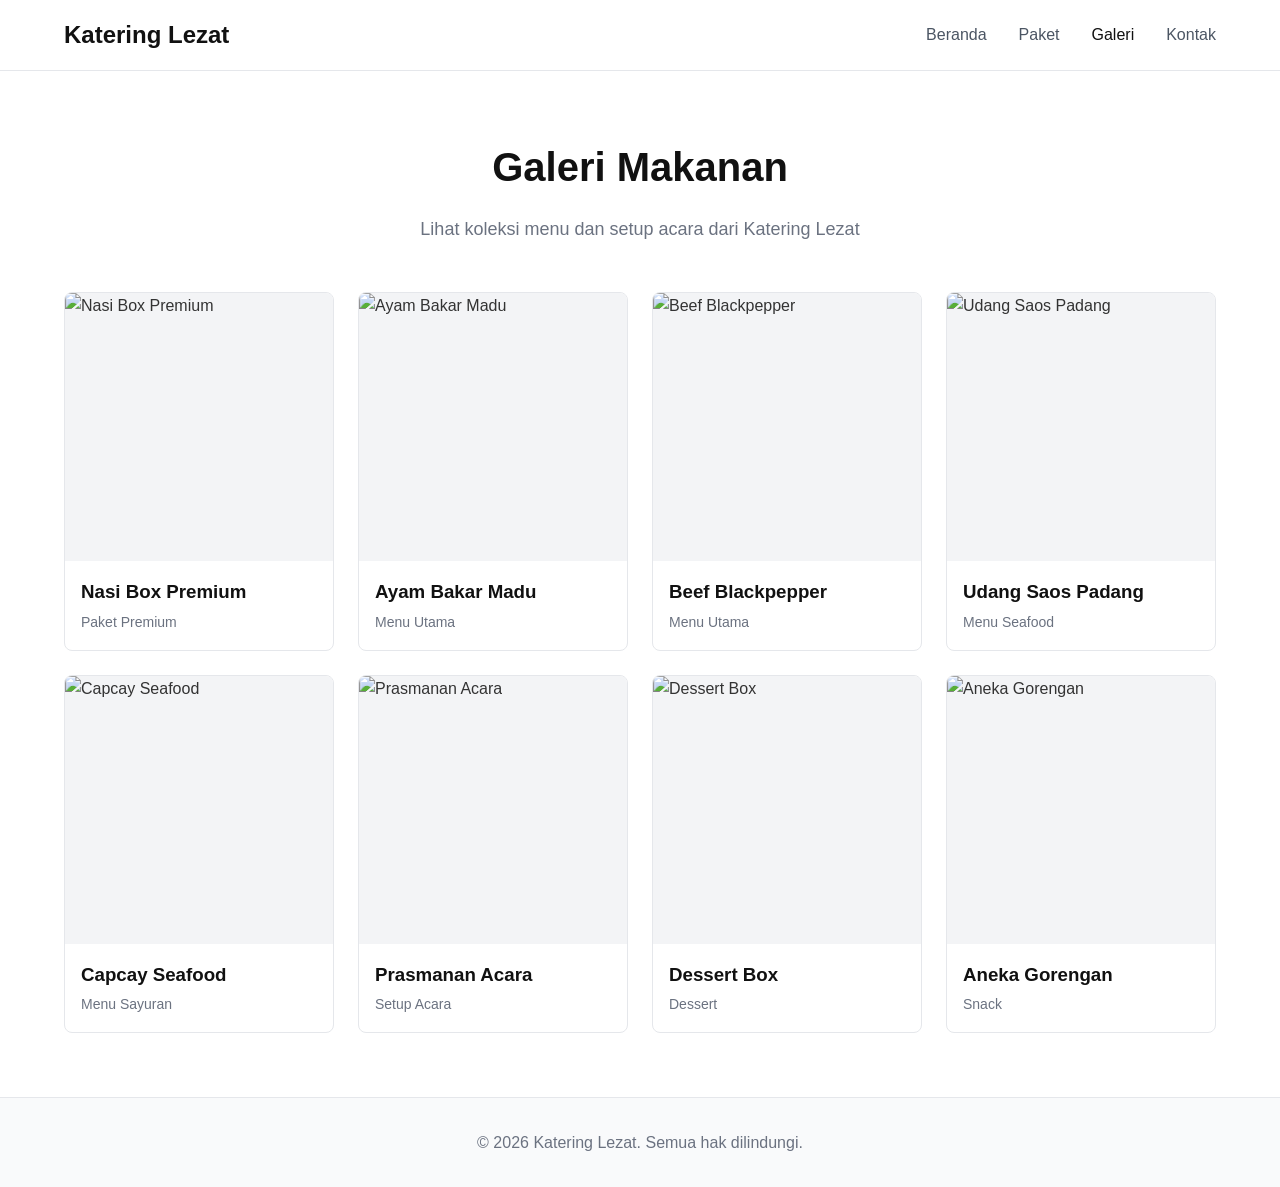
==== galeri.html @ 5b4e7f9e "first upload website katering" ====
<!DOCTYPE html>
<html lang="id">
<head>
    <meta charset="UTF-8">
    <meta name="viewport" content="width=device-width, initial-scale=1.0">
    <title>Katering Lezat - Galeri</title>
    <link rel="stylesheet" href="style.css">
</head>
<body>
    <nav class="navbar">
        <div class="container">
            <div class="nav-content">
                <a href="index.html" class="logo">Katering Lezat</a>
                <div class="nav-links">
                    <a href="index.html" class="nav-link">Beranda</a>
                    <a href="paket.html" class="nav-link">Paket</a>
                    <a href="galeri.html" class="nav-link active">Galeri</a>
                    <a href="kontak.html" class="nav-link">Kontak</a>
                </div>
            </div>
        </div>
    </nav>

    <main>
        <div class="container">
            <div class="page-header">
                <h1>Galeri Makanan</h1>
                <p>Lihat koleksi menu dan setup acara dari Katering Lezat</p>
            </div>

            <div class="gallery-grid">
                <div class="gallery-item">
                    <div class="gallery-image">
                        <img src="https://images.unsplash.com/photo-1546069901-ba9599a7e63c?w=400&h=400&fit=crop" alt="Nasi Box Premium">
                    </div>
                    <div class="gallery-info">
                        <h3>Nasi Box Premium</h3>
                        <p>Paket Premium</p>
                    </div>
                </div>

                <div class="gallery-item">
                    <div class="gallery-image">
                        <img src="https://images.unsplash.com/photo-1532550907401-a500c9a57435?w=400&h=400&fit=crop" alt="Ayam Bakar Madu">
                    </div>
                    <div class="gallery-info">
                        <h3>Ayam Bakar Madu</h3>
                        <p>Menu Utama</p>
                    </div>
                </div>

                <div class="gallery-item">
                    <div class="gallery-image">
                        <img src="https://images.unsplash.com/photo-1529042410759-befb1204b468?w=400&h=400&fit=crop" alt="Beef Blackpepper">
                    </div>
                    <div class="gallery-info">
                        <h3>Beef Blackpepper</h3>
                        <p>Menu Utama</p>
                    </div>
                </div>

                <div class="gallery-item">
                    <div class="gallery-image">
                        <img src="https://images.unsplash.com/photo-1565299624946-b28f40a0ae38?w=400&h=400&fit=crop" alt="Udang Saos Padang">
                    </div>
                    <div class="gallery-info">
                        <h3>Udang Saos Padang</h3>
                        <p>Menu Seafood</p>
                    </div>
                </div>

                <div class="gallery-item">
                    <div class="gallery-image">
                        <img src="https://images.unsplash.com/photo-1512621776951-a57141f2eefd?w=400&h=400&fit=crop" alt="Capcay Seafood">
                    </div>
                    <div class="gallery-info">
                        <h3>Capcay Seafood</h3>
                        <p>Menu Sayuran</p>
                    </div>
                </div>

                <div class="gallery-item">
                    <div class="gallery-image">
                        <img src="https://images.unsplash.com/photo-1555939594-58d7cb561ad1?w=400&h=400&fit=crop" alt="Prasmanan Acara">
                    </div>
                    <div class="gallery-info">
                        <h3>Prasmanan Acara</h3>
                        <p>Setup Acara</p>
                    </div>
                </div>

                <div class="gallery-item">
                    <div class="gallery-image">
                        <img src="https://images.unsplash.com/photo-1563805042-7684c019e1cb?w=400&h=400&fit=crop" alt="Dessert Box">
                    </div>
                    <div class="gallery-info">
                        <h3>Dessert Box</h3>
                        <p>Dessert</p>
                    </div>
                </div>

                <div class="gallery-item">
                    <div class="gallery-image">
                        <img src="https://images.unsplash.com/photo-1601050690597-df0568f70950?w=400&h=400&fit=crop" alt="Aneka Gorengan">
                    </div>
                    <div class="gallery-info">
                        <h3>Aneka Gorengan</h3>
                        <p>Snack</p>
                    </div>
                </div>
            </div>
        </div>
    </main>

    <footer class="footer">
        <div class="container">
            <p>&copy; 2026 Katering Lezat. Semua hak dilindungi.</p>
        </div>
    </footer>
</body>
</html>
---- style.css ----
* {
    margin: 0;
    padding: 0;
    box-sizing: border-box;
}

body {
    font-family: -apple-system, BlinkMacSystemFont, 'Segoe UI', Roboto, 'Helvetica Neue', Arial, sans-serif;
    line-height: 1.6;
    color: #333;
    min-height: 100vh;
    display: flex;
    flex-direction: column;
}

.container {
    max-width: 1200px;
    margin: 0 auto;
    padding: 0 24px;
}

.container-small {
    max-width: 1000px;
    margin: 0 auto;
    padding: 0 24px;
}

/* Navbar */
.navbar {
    background: #fff;
    border-bottom: 1px solid #e5e7eb;
    position: sticky;
    top: 0;
    z-index: 100;
}

.nav-content {
    display: flex;
    align-items: center;
    justify-content: space-between;
    padding: 16px 0;
}

.logo {
    font-size: 24px;
    font-weight: 600;
    color: #111;
    text-decoration: none;
}

.nav-links {
    display: flex;
    gap: 32px;
}

.nav-link {
    color: #4b5563;
    text-decoration: none;
    transition: color 0.2s;
}

.nav-link:hover,
.nav-link.active {
    color: #111;
}

/* Main */
main {
    flex: 1;
    padding: 64px 0;
}

/* Hero Section */
.hero {
    text-align: center;
    margin-bottom: 64px;
}

.hero h1 {
    font-size: 48px;
    font-weight: 700;
    color: #111;
    margin-bottom: 16px;
}

.hero-subtitle {
    font-size: 20px;
    color: #6b7280;
    max-width: 800px;
    margin: 0 auto;
}

/* Features */
.features {
    display: grid;
    grid-template-columns: repeat(auto-fit, minmax(300px, 1fr));
    gap: 32px;
    margin-bottom: 64px;
}

.feature-card {
    text-align: center;
    padding: 32px;
    background: #fff;
    border: 1px solid #e5e7eb;
    border-radius: 8px;
}

.feature-icon {
    font-size: 48px;
    margin-bottom: 16px;
}

.feature-card h3 {
    font-size: 20px;
    font-weight: 600;
    margin-bottom: 8px;
}

.feature-card p {
    color: #6b7280;
}

/* About Section */
.about-section {
    background: #f9fafb;
    border-radius: 8px;
    padding: 48px;
    text-align: center;
}

.about-section h2 {
    font-size: 32px;
    font-weight: 700;
    margin-bottom: 16px;
}

.about-section p {
    color: #374151;
    max-width: 900px;
    margin: 0 auto;
}

/* Page Header */
.page-header {
    text-align: center;
    margin-bottom: 48px;
}

.page-header h1 {
    font-size: 40px;
    font-weight: 700;
    color: #111;
    margin-bottom: 16px;
}

.page-header p {
    color: #6b7280;
    font-size: 18px;
}

/* Paket Grid */
.paket-grid {
    display: grid;
    grid-template-columns: repeat(auto-fit, minmax(250px, 1fr));
    gap: 24px;
    margin-bottom: 48px;
}

.paket-card {
    background: #fff;
    border: 1px solid #e5e7eb;
    border-radius: 8px;
    padding: 24px;
    transition: box-shadow 0.3s;
}

.paket-card:hover {
    box-shadow: 0 10px 25px rgba(0, 0, 0, 0.1);
}

.paket-card h3 {
    font-size: 20px;
    font-weight: 700;
    margin-bottom: 8px;
}

.price {
    font-size: 32px;
    font-weight: 700;
    color: #111;
    margin-bottom: 24px;
}

.price span {
    font-size: 14px;
    font-weight: 400;
    color: #6b7280;
}

.menu-list {
    border-top: 1px solid #e5e7eb;
    padding-top: 16px;
}

.menu-title {
    font-size: 14px;
    font-weight: 600;
    color: #374151;
    margin-bottom: 12px;
}

.menu-list ul {
    list-style: none;
}

.menu-list li {
    font-size: 14px;
    color: #6b7280;
    margin-bottom: 8px;
    display: flex;
    align-items: flex-start;
}

.menu-list li::before {
    content: "✓";
    color: #10b981;
    margin-right: 8px;
    flex-shrink: 0;
}

/* Gallery Grid */
.gallery-grid {
    display: grid;
    grid-template-columns: repeat(auto-fit, minmax(250px, 1fr));
    gap: 24px;
}

.gallery-item {
    background: #fff;
    border: 1px solid #e5e7eb;
    border-radius: 8px;
    overflow: hidden;
    transition: box-shadow 0.3s;
}

.gallery-item:hover {
    box-shadow: 0 10px 25px rgba(0, 0, 0, 0.1);
}

.gallery-image {
    aspect-ratio: 1;
    background: #f3f4f6;
    overflow: hidden;
}

.gallery-image img {
    width: 100%;
    height: 100%;
    object-fit: cover;
}

.gallery-info {
    padding: 16px;
}

.gallery-info h3 {
    font-weight: 600;
    color: #111;
    margin-bottom: 4px;
}

.gallery-info p {
    font-size: 14px;
    color: #6b7280;
}

/* Contact Grid */
.contact-grid {
    display: grid;
    grid-template-columns: repeat(auto-fit, minmax(350px, 1fr));
    gap: 32px;
    margin-bottom: 48px;
}

.contact-info,
.contact-form-wrapper {
    background: #fff;
    border: 1px solid #e5e7eb;
    border-radius: 8px;
    padding: 32px;
}

.contact-info h3,
.contact-form-wrapper h3 {
    font-size: 20px;
    font-weight: 700;
    margin-bottom: 24px;
}

.contact-item {
    display: flex;
    align-items: flex-start;
    margin-bottom: 16px;
}

.contact-icon {
    font-size: 24px;
    margin-right: 16px;
}

.contact-label {
    font-weight: 600;
    color: #111;
}

.contact-value {
    color: #6b7280;
}

/* Form */
.contact-form {
    display: flex;
    flex-direction: column;
    gap: 16px;
}

.form-group {
    display: flex;
    flex-direction: column;
}

.form-group label {
    font-size: 14px;
    font-weight: 500;
    color: #374151;
    margin-bottom: 8px;
}

.form-group input,
.form-group textarea {
    width: 100%;
    padding: 10px 16px;
    border: 1px solid #d1d5db;
    border-radius: 8px;
    font-size: 14px;
    font-family: inherit;
}

.form-group input:focus,
.form-group textarea:focus {
    outline: none;
    border-color: #111;
    box-shadow: 0 0 0 3px rgba(0, 0, 0, 0.1);
}

.form-group textarea {
    resize: vertical;
}

.btn-submit {
    width: 100%;
    background: #111;
    color: #fff;
    padding: 12px 24px;
    border: none;
    border-radius: 8px;
    font-size: 16px;
    font-weight: 500;
    cursor: pointer;
    transition: background 0.2s;
}

.btn-submit:hover {
    background: #1f2937;
}

/* Info Box */
.info-box {
    background: #f9fafb;
    border-radius: 8px;
    padding: 32px;
    text-align: center;
}

.info-box p {
    color: #374151;
}

/* Footer */
.footer {
    background: #f9fafb;
    border-top: 1px solid #e5e7eb;
    padding: 32px 0;
    margin-top: auto;
}

.footer p {
    text-align: center;
    color: #6b7280;
}

/* Responsive */
@media (max-width: 768px) {
    .nav-links {
        gap: 16px;
    }

    .hero h1 {
        font-size: 36px;
    }

    .hero-subtitle {
        font-size: 18px;
    }

    .features {
        grid-template-columns: 1fr;
    }

    .paket-grid {
        grid-template-columns: 1fr;
    }

    .gallery-grid {
        grid-template-columns: repeat(2, 1fr);
    }

    .contact-grid {
        grid-template-columns: 1fr;
    }
}

@media (max-width: 480px) {
    .nav-content {
        flex-direction: column;
        gap: 16px;
    }

    .gallery-grid {
        grid-template-columns: 1fr;
    }
}
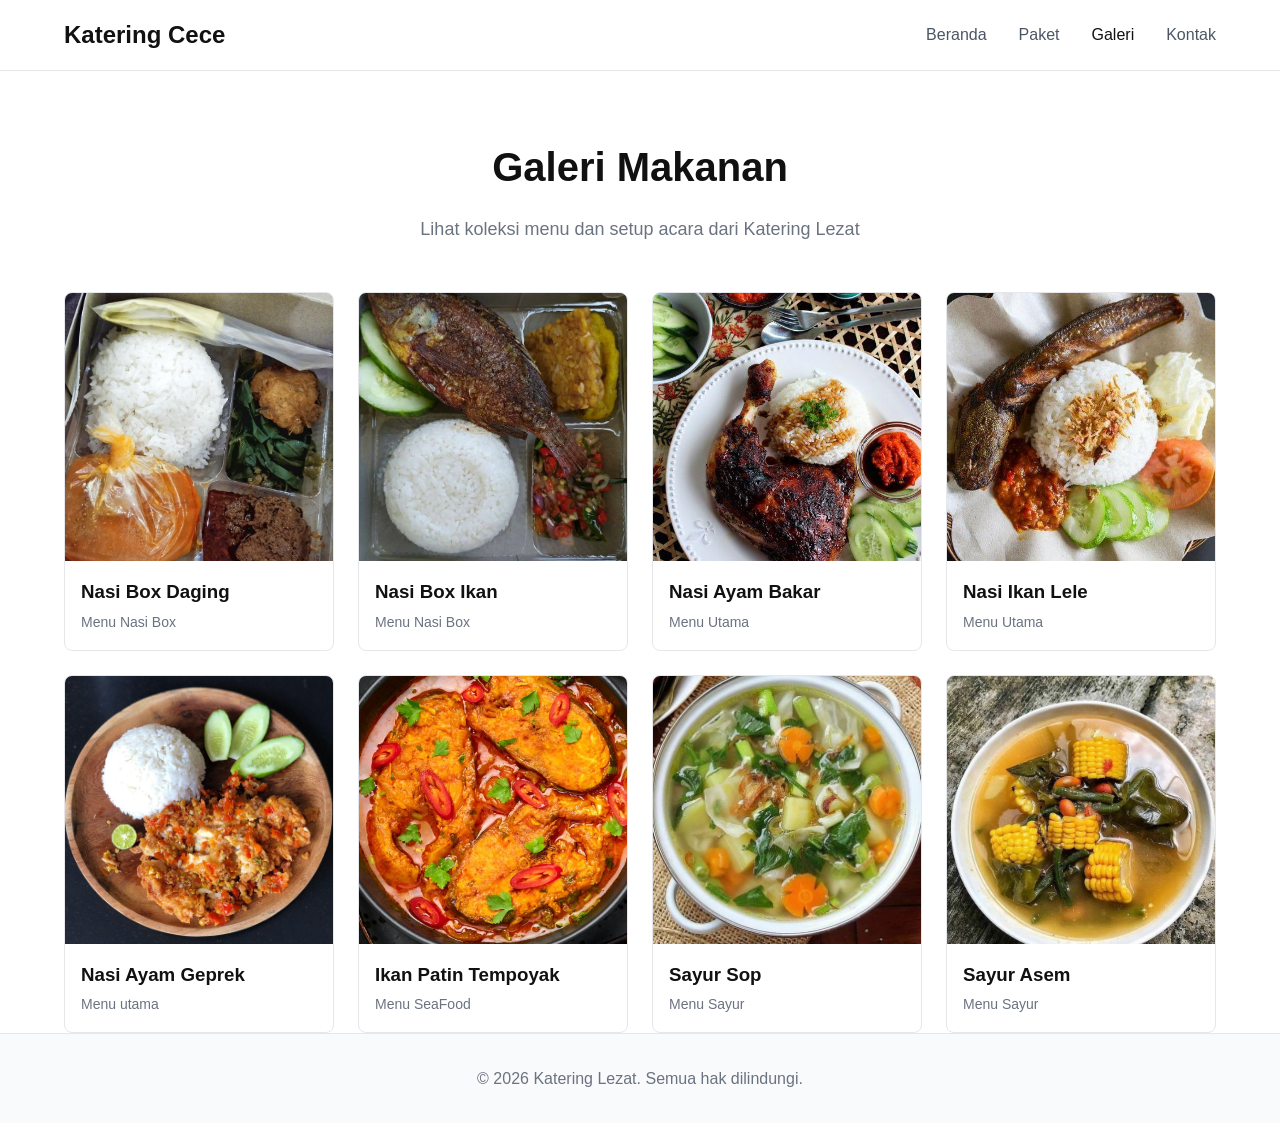
==== commit 1f8f6c07: "waw" ====
--- a/galeri.html
+++ b/galeri.html
@@ -10,7 +10,7 @@
     <nav class="navbar">
         <div class="container">
             <div class="nav-content">
-                <a href="index.html" class="logo">Katering Lezat</a>
+                <a href="index.html" class="logo">Katering Cece</a>
                 <div class="nav-links">
                     <a href="index.html" class="nav-link">Beranda</a>
                     <a href="paket.html" class="nav-link">Paket</a>
@@ -31,83 +31,85 @@
             <div class="gallery-grid">
                 <div class="gallery-item">
                     <div class="gallery-image">
-                        <img src="https://images.unsplash.com/photo-1546069901-ba9599a7e63c?w=400&h=400&fit=crop" alt="Nasi Box Premium">
+                        <img src="img/nasibox.jpeg">
                     </div>
                     <div class="gallery-info">
-                        <h3>Nasi Box Premium</h3>
-                        <p>Paket Premium</p>
+                        <h3>Nasi Box Daging</h3>
+                        <p>Menu Nasi Box</p>
+                    </div>
+                </div>
+
+                 <div class="gallery-item">
+                    <div class="gallery-image">
+                        <img src="img/ikangoreng.jpeg">
+                    </div>
+                    <div class="gallery-info">
+                        <h3>Nasi Box Ikan</h3>
+                        <p>Menu Nasi Box</p>
                     </div>
                 </div>
 
                 <div class="gallery-item">
                     <div class="gallery-image">
-                        <img src="https://images.unsplash.com/photo-1532550907401-a500c9a57435?w=400&h=400&fit=crop" alt="Ayam Bakar Madu">
+                        <img src="img/ayambakar.jpeg">
                     </div>
                     <div class="gallery-info">
-                        <h3>Ayam Bakar Madu</h3>
+                        <h3>Nasi Ayam Bakar</h3>
                         <p>Menu Utama</p>
                     </div>
                 </div>
 
                 <div class="gallery-item">
                     <div class="gallery-image">
-                        <img src="https://images.unsplash.com/photo-1529042410759-befb1204b468?w=400&h=400&fit=crop" alt="Beef Blackpepper">
+                        <img src="img/lele.jpeg">
                     </div>
                     <div class="gallery-info">
-                        <h3>Beef Blackpepper</h3>
+                        <h3>Nasi Ikan Lele</h3>
                         <p>Menu Utama</p>
                     </div>
                 </div>
 
                 <div class="gallery-item">
                     <div class="gallery-image">
-                        <img src="https://images.unsplash.com/photo-1565299624946-b28f40a0ae38?w=400&h=400&fit=crop" alt="Udang Saos Padang">
+                        <img src="img/ayamgeprek.jpeg">
                     </div>
                     <div class="gallery-info">
-                        <h3>Udang Saos Padang</h3>
-                        <p>Menu Seafood</p>
+                        <h3>Nasi Ayam Geprek</h3>
+                        <p>Menu utama</p>
                     </div>
                 </div>
 
                 <div class="gallery-item">
                     <div class="gallery-image">
-                        <img src="https://images.unsplash.com/photo-1512621776951-a57141f2eefd?w=400&h=400&fit=crop" alt="Capcay Seafood">
+                        <img src="img/pindangikan.jpeg">
                     </div>
                     <div class="gallery-info">
-                        <h3>Capcay Seafood</h3>
-                        <p>Menu Sayuran</p>
+                        <h3>Ikan Patin Tempoyak</h3>
+                        <p>Menu SeaFood</p>
                     </div>
                 </div>
 
                 <div class="gallery-item">
                     <div class="gallery-image">
-                        <img src="https://images.unsplash.com/photo-1555939594-58d7cb561ad1?w=400&h=400&fit=crop" alt="Prasmanan Acara">
+                        <img src="img/sop.jpeg">
                     </div>
                     <div class="gallery-info">
-                        <h3>Prasmanan Acara</h3>
-                        <p>Setup Acara</p>
+                        <h3>Sayur Sop</h3>
+                        <p>Menu Sayur</p>
                     </div>
                 </div>
 
                 <div class="gallery-item">
                     <div class="gallery-image">
-                        <img src="https://images.unsplash.com/photo-1563805042-7684c019e1cb?w=400&h=400&fit=crop" alt="Dessert Box">
+                        <img src="img/asem.jpeg">
                     </div>
                     <div class="gallery-info">
-                        <h3>Dessert Box</h3>
-                        <p>Dessert</p>
+                        <h3>Sayur Asem</h3>
+                        <p>Menu Sayur</p>
                     </div>
                 </div>
 
-                <div class="gallery-item">
-                    <div class="gallery-image">
-                        <img src="https://images.unsplash.com/photo-1601050690597-df0568f70950?w=400&h=400&fit=crop" alt="Aneka Gorengan">
-                    </div>
-                    <div class="gallery-info">
-                        <h3>Aneka Gorengan</h3>
-                        <p>Snack</p>
-                    </div>
-                </div>
+                
             </div>
         </div>
     </main>
--- a/style.css
+++ b/style.css
@@ -67,13 +67,54 @@
 /* Main */
 main {
     flex: 1;
+}
+
+/* Hero Section dengan Background Gambar */
+.hero-with-image {
+    position: relative;
+    height: 500px;
+    background:
+        linear-gradient(rgba(0, 0, 0, 0.4), rgba(0, 0, 0, 0.4)),
+        url('img/nusantara.jpg');
+
+    background-position: center;
+    background-size: cover;
+    background-repeat: no-repeat;
+
+    display: flex;
+    align-items: center;
+    justify-content: center;
+
+    margin-bottom: 64px;
+}
+
+.hero-overlay {
+    text-align: center;
+    color: #fff;
+    z-index: 1;
+}
+
+.hero-with-image h1 {
+    font-size: 56px;
+    font-weight: 700;
+    color: #fff;
+    margin-bottom: 16px;
+    text-shadow: 2px 2px 4px rgba(0, 0, 0, 0.5);
+}
+
+.hero-with-image .hero-subtitle {
+    font-size: 20px;
+    color: #fff;
+    max-width: 800px;
+    margin: 0 auto;
+    text-shadow: 1px 1px 3px rgba(0, 0, 0, 0.5);
+}
+
+/* Hero Section (untuk halaman lain tanpa gambar) */
+.hero {
+    text-align: center;
+    margin-bottom: 64px;
     padding: 64px 0;
-}
-
-/* Hero Section */
-.hero {
-    text-align: center;
-    margin-bottom: 64px;
 }
 
 .hero h1 {
@@ -96,6 +137,7 @@
     grid-template-columns: repeat(auto-fit, minmax(300px, 1fr));
     gap: 32px;
     margin-bottom: 64px;
+    padding: 0 24px;
 }
 
 .feature-card {
@@ -127,6 +169,7 @@
     border-radius: 8px;
     padding: 48px;
     text-align: center;
+    margin-bottom: 64px;
 }
 
 .about-section h2 {
@@ -145,6 +188,7 @@
 .page-header {
     text-align: center;
     margin-bottom: 48px;
+    padding-top: 64px;
 }
 
 .page-header h1 {
@@ -157,6 +201,19 @@
 .page-header p {
     color: #6b7280;
     font-size: 18px;
+}
+
+/* Paket Section */
+.paket-section {
+    margin-bottom: 64px;
+}
+
+.section-title {
+    font-size: 28px;
+    font-weight: 700;
+    color: #111;
+    margin-bottom: 24px;
+    text-align: center;
 }
 
 /* Paket Grid */
@@ -164,7 +221,7 @@
     display: grid;
     grid-template-columns: repeat(auto-fit, minmax(250px, 1fr));
     gap: 24px;
-    margin-bottom: 48px;
+    margin-bottom: 24px;
 }
 
 .paket-card {
@@ -180,13 +237,13 @@
 }
 
 .paket-card h3 {
-    font-size: 20px;
+    font-size: 35px;
     font-weight: 700;
     margin-bottom: 8px;
 }
 
 .price {
-    font-size: 32px;
+    font-size: 30px;
     font-weight: 700;
     color: #111;
     margin-bottom: 24px;
@@ -406,6 +463,18 @@
         gap: 16px;
     }
 
+    .hero-with-image {
+        height: 400px;
+    }
+
+    .hero-with-image h1 {
+        font-size: 40px;
+    }
+
+    .hero-with-image .hero-subtitle {
+        font-size: 18px;
+    }
+
     .hero h1 {
         font-size: 36px;
     }
@@ -437,7 +506,44 @@
         gap: 16px;
     }
 
+    .hero-with-image {
+        height: 350px;
+    }
+
+    .hero-with-image h1 {
+        font-size: 32px;
+    }
+
     .gallery-grid {
         grid-template-columns: 1fr;
     }
+}
+.map-container {
+    margin-bottom: 48px;
+    overflow: hidden;
+    border-radius: 12px;
+    box-shadow: 0 5px 20px rgba(0,0,0,0.1);
+}
+.mini-map {
+    margin-top: 16px;
+    border-radius: 12px;
+    overflow: hidden;
+    box-shadow: 0 4px 12px rgba(0,0,0,0.1);
+}
+.old-price {
+    font-size: 18px;
+    color: #9ca3af;
+    text-decoration: line-through;
+    margin-bottom: 4px;
+}
+
+.discount-badge {
+    display: inline-block;
+    margin-top: 10px;
+    background: #ef4444;
+    color: white;
+    padding: 6px 12px;
+    border-radius: 999px;
+    font-size: 13px;
+    font-weight: 600;
 }
